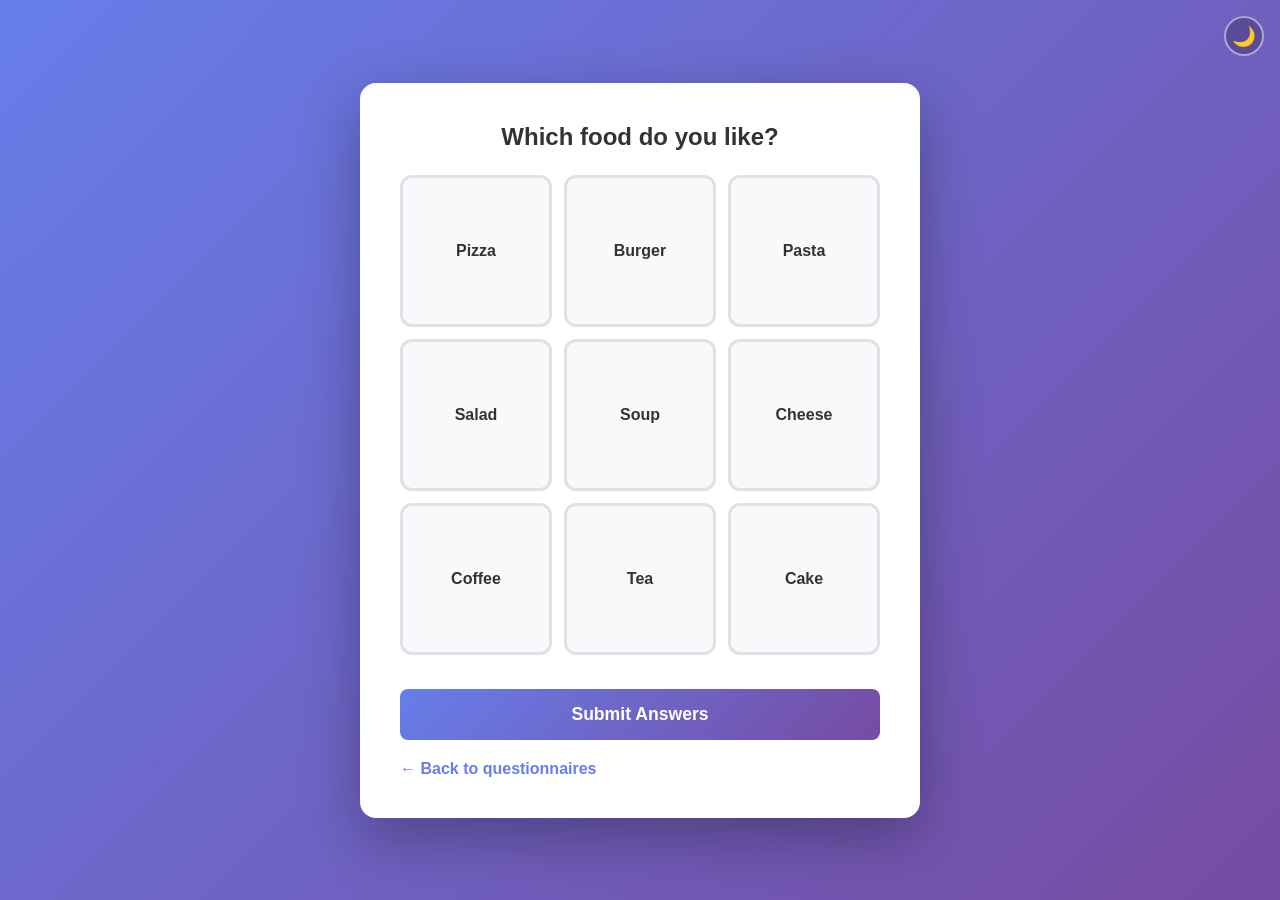
==== bingo.html @ 1688ccfe "bingo added" ====
<!DOCTYPE html>
<html lang="en">
<head>
    <meta charset="UTF-8">
    <meta name="viewport" content="width=device-width, initial-scale=1.0">
    <title>Bingo Questionnaire</title>
    <style>
        * {
            margin: 0;
            padding: 0;
            box-sizing: border-box;
        }

        body {
            font-family: -apple-system, BlinkMacSystemFont, 'Segoe UI', Roboto, Oxygen, Ubuntu, Cantarell, sans-serif;
            background: linear-gradient(135deg, #667eea 0%, #764ba2 100%);
            min-height: 100vh;
            padding: 20px;
            display: flex;
            justify-content: center;
            align-items: center;
        }

        .container {
            background: white;
            border-radius: 16px;
            box-shadow: 0 20px 60px rgba(0, 0, 0, 0.3);
            padding: 40px;
            max-width: 560px;
            width: 100%;
        }

        h1 {
            color: #333;
            margin-bottom: 24px;
            text-align: center;
            font-size: 1.5em;
        }

        .error {
            background: #fee;
            color: #c33;
            padding: 15px;
            border-radius: 8px;
            margin-bottom: 20px;
            border-left: 4px solid #c33;
        }

        .info {
            text-align: center;
            color: #666;
            margin-bottom: 20px;
            font-size: 0.9em;
        }

        .bingo-grid {
            display: grid;
            grid-template-columns: repeat(3, 1fr);
            gap: 12px;
            margin-bottom: 24px;
        }

        .bingo-cell-btn {
            aspect-ratio: 1;
            min-height: 100px;
            display: flex;
            align-items: center;
            justify-content: center;
            border: 3px solid #dee2e6;
            border-radius: 12px;
            background: #f8f9fa;
            cursor: pointer;
            font-size: 1em;
            font-weight: 600;
            color: #333;
            transition: all 0.2s;
            user-select: none;
        }

        .bingo-cell-btn:hover {
            border-color: #667eea;
            background: #f0f4ff;
        }

        .bingo-cell-btn.clicked {
            border-color: #667eea;
            background: linear-gradient(135deg, #667eea 0%, #764ba2 100%);
            color: white;
        }

        .submit-btn {
            background: linear-gradient(135deg, #667eea 0%, #764ba2 100%);
            color: white;
            border: none;
            padding: 15px 40px;
            font-size: 1.1em;
            border-radius: 8px;
            cursor: pointer;
            width: 100%;
            font-weight: 600;
            transition: transform 0.2s, box-shadow 0.2s;
            margin-top: 10px;
        }

        .submit-btn:hover {
            transform: translateY(-2px);
            box-shadow: 0 10px 20px rgba(102, 126, 234, 0.4);
        }

        .submit-btn.compare {
            background: linear-gradient(135deg, #28a745 0%, #20c997 100%);
        }

        .modal-overlay {
            display: none;
            position: fixed;
            top: 0;
            left: 0;
            width: 100%;
            height: 100%;
            background: rgba(0, 0, 0, 0.5);
            z-index: 1000;
            justify-content: center;
            align-items: center;
        }

        .modal-overlay.show {
            display: flex;
        }

        .modal-content {
            background: white;
            border-radius: 16px;
            padding: 30px;
            max-width: 600px;
            width: 90%;
            box-shadow: 0 20px 60px rgba(0, 0, 0, 0.3);
        }

        .modal-header {
            display: flex;
            justify-content: space-between;
            align-items: center;
            margin-bottom: 20px;
        }

        .modal-header h2 {
            margin: 0;
            color: #333;
        }

        .close-btn {
            background: none;
            border: none;
            font-size: 24px;
            cursor: pointer;
            color: #666;
            padding: 0;
            width: 30px;
            height: 30px;
            border-radius: 50%;
        }

        .close-btn:hover {
            background: #f0f0f0;
        }

        .url-container {
            display: flex;
            gap: 10px;
        }

        .url-input {
            flex: 1;
            padding: 12px;
            border: 2px solid #dee2e6;
            border-radius: 8px;
            font-size: 0.9em;
            font-family: monospace;
        }

        .copy-btn {
            background: linear-gradient(135deg, #667eea 0%, #764ba2 100%);
            color: white;
            border: none;
            padding: 12px 24px;
            border-radius: 8px;
            cursor: pointer;
            font-weight: 600;
            white-space: nowrap;
        }

        .copy-btn.copied {
            background: #28a745;
        }

        .back-link {
            display: inline-block;
            margin-top: 20px;
            color: #667eea;
            text-decoration: none;
            font-weight: 600;
        }

        .back-link:hover {
            text-decoration: underline;
        }

        .theme-toggle {
            position: fixed;
            top: 16px;
            right: 16px;
            width: 40px;
            height: 40px;
            border-radius: 50%;
            border: 2px solid rgba(255,255,255,0.5);
            background: rgba(0,0,0,0.2);
            color: #fff;
            font-size: 1.2em;
            cursor: pointer;
            z-index: 999;
            display: flex;
            align-items: center;
            justify-content: center;
            transition: background 0.2s, border-color 0.2s;
        }
        .theme-toggle:hover { background: rgba(0,0,0,0.35); }
        body.night-theme .theme-toggle {
            border-color: rgba(255,255,255,0.3);
            background: rgba(255,255,255,0.15);
            color: #e0e0e0;
        }
        body.night-theme .theme-toggle:hover { background: rgba(255,255,255,0.25); }

        body.night-theme { background: linear-gradient(135deg, #1a1a2e 0%, #16213e 100%); }
        body.night-theme .container { background: #0f0f1a; box-shadow: 0 20px 60px rgba(0,0,0,0.6); }
        body.night-theme h1 { color: #e0e0e0; }
        body.night-theme .info { color: #a0a0a0; }
        body.night-theme .error { background: #3d2020; color: #f88; border-left-color: #c33; }
        body.night-theme .bingo-cell-btn { background: #1a1a2e; border-color: #2a2a4a; color: #e0e0e0; }
        body.night-theme .bingo-cell-btn:hover { background: #1f2b4a; border-color: #667eea; }
        body.night-theme .bingo-cell-btn.clicked { color: white; }
        body.night-theme .modal-content { background: #0f0f1a; }
        body.night-theme .modal-header h2 { color: #e0e0e0; }
        body.night-theme .url-input { background: #1a1a2e; border-color: #2a2a4a; color: #e0e0e0; }
        body.night-theme .back-link { color: #a0c4ff; }
    </style>
</head>
<body>
    <button type="button" class="theme-toggle" id="themeToggle" title="Toggle day/night theme" aria-label="Toggle theme">☀</button>
    <div class="container">
        <h1 id="bingoTitle">Which food do you like?</h1>
        <div id="content"></div>
        <a href="index.html" class="back-link">&larr; Back to questionnaires</a>
    </div>

    <div id="resultModal" class="modal-overlay">
        <div class="modal-content">
            <div class="modal-header">
                <h2>Your Answer URL</h2>
                <button class="close-btn" onclick="closeModal()">&times;</button>
            </div>
            <div class="url-container">
                <input type="text" id="resultUrl" class="url-input" readonly>
                <button class="copy-btn" onclick="copyToClipboard()">Copy URL</button>
            </div>
        </div>
    </div>

    <script src="questions.js"></script>
    <script src="logic.js"></script>
    <script>
        function getURLParameter(name) {
            const urlParams = new URLSearchParams(window.location.search);
            return urlParams.get(name);
        }

        function renderBingo() {
            const contentDiv = document.getElementById('content');
            const questionSetParam = getURLParameter('questions') || 'bingo';
            const questionsSet = questionBank[questionSetParam];

            if (!questionsSet) {
                contentDiv.innerHTML = `
                    <div class="error">
                        <strong>Error:</strong> Question set "${questionSetParam}" not found. Use ?questions=bingo
                    </div>
                `;
                return;
            }

            const title = questionsSet.title || 'Which food do you like?';
            document.getElementById('bingoTitle').textContent = title;

            const previousAnswer = getURLParameter('previousAnswer');
            const count = questionsSet.questions.length;

            let html = '';
            if (previousAnswer) {
                html += '<div class="info" style="background: #e7f3ff; border-left: 4px solid #007bff; padding: 12px; border-radius: 8px; margin-bottom: 20px; color: #004085;">Some user already filled this questionnaire, press compare to see the results.</div>';
            }

            html += '<form id="questionnaire-form">';
            html += '<div style="display:none">';
            questionsSet.questions.forEach((q, index) => {
                html += `<input type="hidden" name="question_${index}" id="q_${index}" value="No">`;
            });
            html += '</div>';
            html += '<div class="bingo-grid">';
            questionsSet.questions.forEach((q, index) => {
                const foodName = q.question;
                html += `
                    <div class="bingo-cell-btn" id="cell_${index}" data-index="${index}" role="button" tabindex="0">
                        ${foodName}
                    </div>
                `;
            });
            html += '</div>';
            if (!previousAnswer) {
                html += '<button type="submit" class="submit-btn">Submit Answers</button>';
            } else {
                html += '<button type="button" class="submit-btn compare" id="compare-btn">Compare Answers</button>';
            }
            html += '</form>';

            contentDiv.innerHTML = html;

            questionsSet.questions.forEach((q, index) => {
                const btn = document.getElementById(`cell_${index}`);
                const input = document.getElementById(`q_${index}`);
                btn.addEventListener('click', function() {
                    const isClicked = input.value === 'Yes';
                    input.value = isClicked ? 'No' : 'Yes';
                    btn.classList.toggle('clicked', input.value === 'Yes');
                });
                btn.addEventListener('keydown', function(e) {
                    if (e.key === 'Enter' || e.key === ' ') {
                        e.preventDefault();
                        btn.click();
                    }
                });
            });

            document.getElementById('questionnaire-form').addEventListener('submit', function(e) {
                e.preventDefault();
                const formData = new FormData(this);
                const answerArray = [];
                questionsSet.questions.forEach((q, index) => {
                    const value = formData.get(`question_${index}`);
                    const optionIndex = q.options.findIndex(opt => opt === value);
                    answerArray.push(optionIndex >= 0 ? optionIndex + 1 : 0);
                });
                const resultNumber = handleAnswers(questionsSet, answerArray);
                const currentUrl = new URL(window.location.href);
                currentUrl.searchParams.set('previousAnswer', resultNumber);
                showModal(currentUrl.toString());
            });

            const compareBtn = document.getElementById('compare-btn');
            if (compareBtn) {
                compareBtn.addEventListener('click', function() {
                    const formData = new FormData(document.getElementById('questionnaire-form'));
                    const answerArray = [];
                    questionsSet.questions.forEach((q, index) => {
                        const value = formData.get(`question_${index}`);
                        const optionIndex = q.options.findIndex(opt => opt === value);
                        answerArray.push(optionIndex >= 0 ? optionIndex + 1 : 0);
                    });
                    const myAnswer = handleAnswers(questionsSet, answerArray);
                    const compareUrl = new URL('compare.html', window.location.href);
                    compareUrl.searchParams.set('questionSet', questionSetParam);
                    compareUrl.searchParams.set('previousAnswer', previousAnswer);
                    compareUrl.searchParams.set('myAnswer', myAnswer);
                    window.location.href = compareUrl.toString();
                });
            }
        }

        function showModal(url) {
            document.getElementById('resultUrl').value = url;
            document.getElementById('resultModal').classList.add('show');
        }

        function closeModal() {
            document.getElementById('resultModal').classList.remove('show');
            const copyBtn = document.querySelector('.copy-btn');
            copyBtn.classList.remove('copied');
            copyBtn.textContent = 'Copy URL';
        }

        function copyToClipboard() {
            const urlInput = document.getElementById('resultUrl');
            urlInput.select();
            urlInput.setSelectionRange(0, 99999);
            try {
                document.execCommand('copy');
            } catch (e) {
                navigator.clipboard.writeText(urlInput.value);
            }
            const copyBtn = document.querySelector('.copy-btn');
            copyBtn.classList.add('copied');
            copyBtn.textContent = 'Copied!';
            setTimeout(() => {
                copyBtn.classList.remove('copied');
                copyBtn.textContent = 'Copy URL';
            }, 2000);
        }

        window.addEventListener('click', function(event) {
            if (event.target.id === 'resultModal') closeModal();
        });

        (function() {
            const STORAGE_KEY = 'questionnaire-theme';
            const btn = document.getElementById('themeToggle');
            function applyTheme(isNight) {
                document.body.classList.toggle('night-theme', isNight);
                btn.textContent = isNight ? '☀' : '🌙';
                btn.title = isNight ? 'Switch to day theme' : 'Switch to night theme';
            }
            btn.addEventListener('click', function() {
                const isNight = document.body.classList.toggle('night-theme');
                try { localStorage.setItem(STORAGE_KEY, isNight ? 'night' : 'day'); } catch (e) {}
                applyTheme(isNight);
            });
            let saved = 'day';
            try { saved = localStorage.getItem(STORAGE_KEY) || 'day'; } catch (e) {}
            applyTheme(saved === 'night');
        })();

        window.addEventListener('DOMContentLoaded', function() {
            runTests();
            renderBingo();
        });
    </script>
</body>
</html>
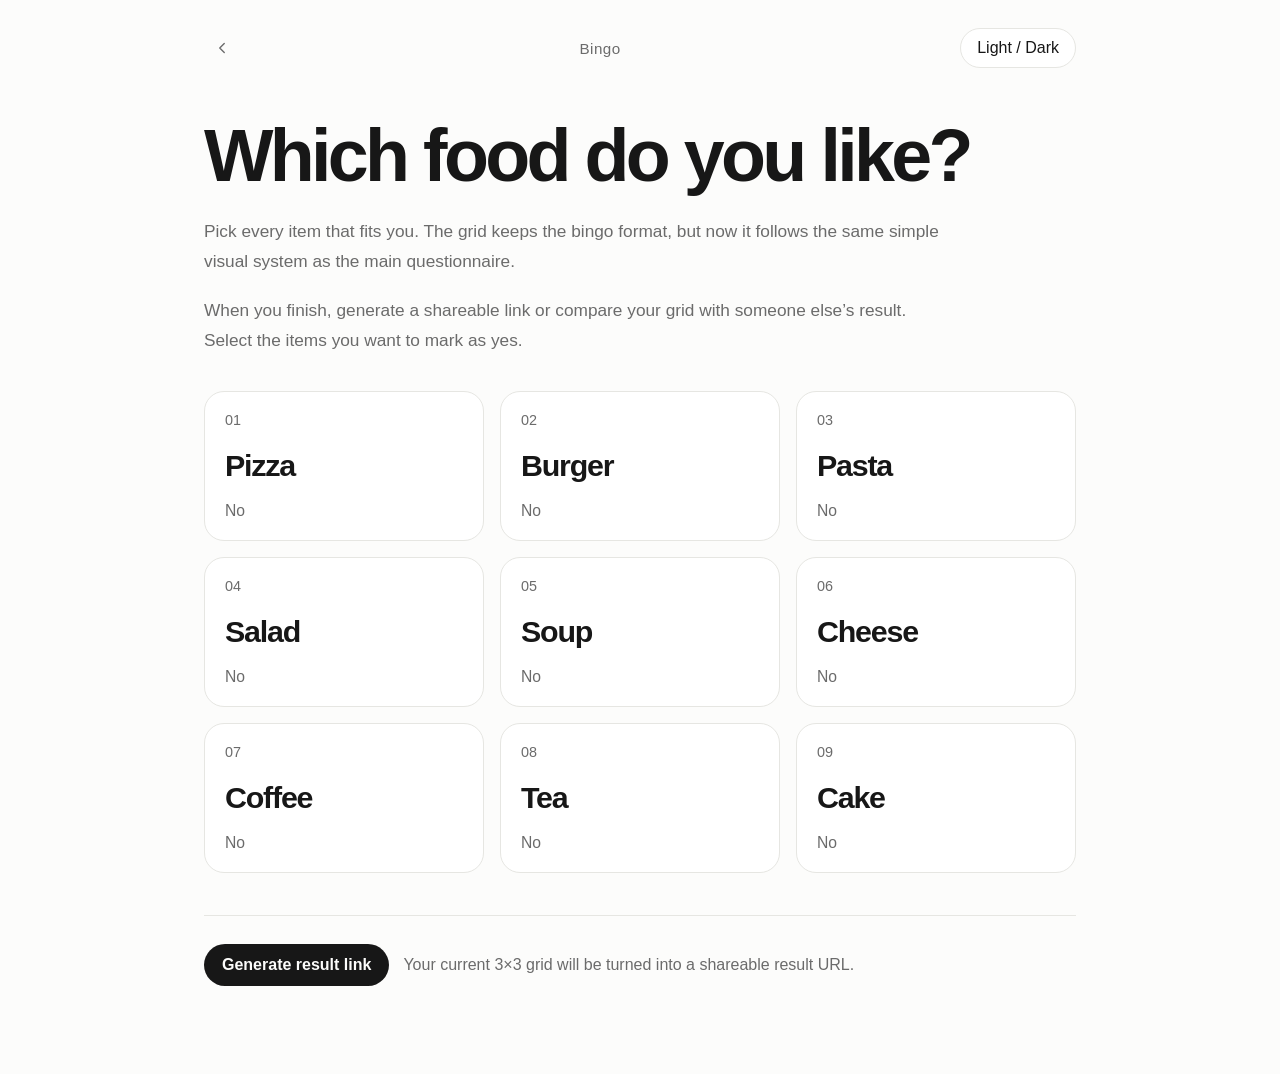
==== commit f01de7f2: "Update UI" ====
--- a/bingo.html
+++ b/bingo.html
@@ -5,6 +5,30 @@
     <meta name="viewport" content="width=device-width, initial-scale=1.0">
     <title>Bingo Questionnaire</title>
     <style>
+        :root {
+            color-scheme: light;
+            --bg: #fcfcfb;
+            --surface: #ffffff;
+            --text: #171717;
+            --muted: #6b6b6b;
+            --line: #e6e6e2;
+            --line-strong: #d4d4cf;
+            --soft: #f5f5f2;
+            --overlay: rgba(12, 12, 12, 0.38);
+        }
+
+        body.dark {
+            color-scheme: dark;
+            --bg: #111111;
+            --surface: #161616;
+            --text: #f5f5f3;
+            --muted: #afafaa;
+            --line: #2b2b2b;
+            --line-strong: #3b3b3b;
+            --soft: #1a1a1a;
+            --overlay: rgba(0, 0, 0, 0.62);
+        }
+
         * {
             margin: 0;
             padding: 0;
@@ -12,114 +36,207 @@
         }
 
         body {
-            font-family: -apple-system, BlinkMacSystemFont, 'Segoe UI', Roboto, Oxygen, Ubuntu, Cantarell, sans-serif;
-            background: linear-gradient(135deg, #667eea 0%, #764ba2 100%);
             min-height: 100vh;
+            background: var(--bg);
+            color: var(--text);
+            font-family: "Helvetica Neue", Arial, sans-serif;
+            transition: background 0.2s ease, color 0.2s ease;
+        }
+
+        button,
+        input {
+            font: inherit;
+        }
+
+        .page {
+            max-width: 920px;
+            margin: 0 auto;
+            padding: 28px 24px 88px;
+        }
+
+        .topbar {
+            display: grid;
+            grid-template-columns: 36px 1fr auto;
+            align-items: center;
+            gap: 16px;
+            margin-bottom: 52px;
+        }
+
+        .brand {
+            font-size: 0.95rem;
+            color: var(--muted);
+            letter-spacing: 0.03em;
+            text-align: center;
+        }
+
+        .theme-toggle,
+        .copy-btn {
+            border: 1px solid var(--line);
+            background: var(--surface);
+            color: var(--text);
+            border-radius: 999px;
+            padding: 10px 16px;
+            cursor: pointer;
+            text-decoration: none;
+        }
+
+        .page-title {
+            font-size: clamp(3rem, 7vw, 4.6rem);
+            line-height: 0.98;
+            letter-spacing: -0.05em;
+            margin-bottom: 24px;
+        }
+
+        .lead,
+        .info {
+            font-size: 1.08rem;
+            line-height: 1.75;
+            color: var(--muted);
+            max-width: 780px;
+        }
+
+        .lead + .lead {
+            margin-top: 18px;
+        }
+
+        .info,
+        .notice,
+        .error {
+            margin-bottom: 24px;
+        }
+
+        .notice,
+        .error {
+            padding: 16px 18px;
+            border-radius: 14px;
+            border: 1px solid var(--line);
+            background: var(--soft);
+            color: var(--text);
+            line-height: 1.65;
+        }
+
+        .error {
+            border-color: #d68d8d;
+        }
+
+        .bingo-grid {
+            display: grid;
+            grid-template-columns: repeat(3, minmax(0, 1fr));
+            gap: 16px;
+            margin-top: 36px;
+        }
+
+        .bingo-cell-btn {
+            min-height: 150px;
+            border: 1px solid var(--line);
+            border-radius: 20px;
+            background: var(--surface);
+            color: var(--text);
+            cursor: pointer;
             padding: 20px;
             display: flex;
-            justify-content: center;
-            align-items: center;
-        }
-
-        .container {
-            background: white;
-            border-radius: 16px;
-            box-shadow: 0 20px 60px rgba(0, 0, 0, 0.3);
-            padding: 40px;
-            max-width: 560px;
-            width: 100%;
-        }
-
-        h1 {
-            color: #333;
-            margin-bottom: 24px;
-            text-align: center;
-            font-size: 1.5em;
-        }
-
-        .error {
-            background: #fee;
-            color: #c33;
-            padding: 15px;
-            border-radius: 8px;
-            margin-bottom: 20px;
-            border-left: 4px solid #c33;
-        }
-
-        .info {
-            text-align: center;
-            color: #666;
-            margin-bottom: 20px;
-            font-size: 0.9em;
-        }
-
-        .bingo-grid {
-            display: grid;
-            grid-template-columns: repeat(3, 1fr);
-            gap: 12px;
-            margin-bottom: 24px;
-        }
-
-        .bingo-cell-btn {
-            aspect-ratio: 1;
-            min-height: 100px;
+            flex-direction: column;
+            align-items: flex-start;
+            justify-content: space-between;
+            text-align: left;
+            transition: border-color 0.2s ease, background 0.2s ease, transform 0.2s ease;
+        }
+
+        .bingo-cell-btn:hover {
+            border-color: var(--line-strong);
+            transform: translateY(-1px);
+        }
+
+        .bingo-cell-btn.clicked {
+            background: var(--soft);
+            border-color: var(--text);
+        }
+
+        .cell-index {
+            font-size: 0.9rem;
+            color: var(--muted);
+        }
+
+        .cell-label {
+            font-size: clamp(1.3rem, 3vw, 1.9rem);
+            line-height: 1.06;
+            letter-spacing: -0.04em;
+            font-weight: 700;
+        }
+
+        .cell-state {
+            color: var(--muted);
+            font-size: 0.98rem;
+        }
+
+        .bingo-cell-btn.clicked .cell-state {
+            color: var(--text);
+        }
+
+        .form-actions {
             display: flex;
             align-items: center;
+            gap: 14px;
+            flex-wrap: wrap;
+            margin-top: 42px;
+            padding-top: 28px;
+            border-top: 1px solid var(--line);
+        }
+
+        .submit-btn {
+            border: none;
+            border-radius: 999px;
+            padding: 12px 18px;
+            cursor: pointer;
+            background: var(--text);
+            color: var(--bg);
+            font-weight: 600;
+        }
+
+        .action-hint {
+            color: var(--muted);
+            line-height: 1.6;
+        }
+
+        .theme-toggle:hover,
+        .copy-btn:hover,
+        .submit-btn:hover {
+            opacity: 0.85;
+        }
+
+        .back-link {
+            display: inline-flex;
+            align-items: center;
             justify-content: center;
-            border: 3px solid #dee2e6;
-            border-radius: 12px;
-            background: #f8f9fa;
-            cursor: pointer;
-            font-size: 1em;
-            font-weight: 600;
-            color: #333;
-            transition: all 0.2s;
-            user-select: none;
-        }
-
-        .bingo-cell-btn:hover {
-            border-color: #667eea;
-            background: #f0f4ff;
-        }
-
-        .bingo-cell-btn.clicked {
-            border-color: #667eea;
-            background: linear-gradient(135deg, #667eea 0%, #764ba2 100%);
-            color: white;
-        }
-
-        .submit-btn {
-            background: linear-gradient(135deg, #667eea 0%, #764ba2 100%);
-            color: white;
-            border: none;
-            padding: 15px 40px;
-            font-size: 1.1em;
-            border-radius: 8px;
-            cursor: pointer;
-            width: 100%;
-            font-weight: 600;
-            transition: transform 0.2s, box-shadow 0.2s;
-            margin-top: 10px;
-        }
-
-        .submit-btn:hover {
-            transform: translateY(-2px);
-            box-shadow: 0 10px 20px rgba(102, 126, 234, 0.4);
-        }
-
-        .submit-btn.compare {
-            background: linear-gradient(135deg, #28a745 0%, #20c997 100%);
+            width: 36px;
+            height: 36px;
+            padding: 0;
+            margin-bottom: 0;
+            border-radius: 999px;
+            color: var(--muted);
+            text-decoration: none;
+            transition: background 0.2s ease, color 0.2s ease;
+            flex-shrink: 0;
+        }
+
+        .back-link:hover {
+            background: var(--soft);
+            color: var(--text);
+        }
+
+        .back-link svg {
+            width: 18px;
+            height: 18px;
+            stroke: currentColor;
         }
 
         .modal-overlay {
             display: none;
             position: fixed;
-            top: 0;
-            left: 0;
-            width: 100%;
-            height: 100%;
-            background: rgba(0, 0, 0, 0.5);
+            inset: 0;
+            background: var(--overlay);
             z-index: 1000;
+            padding: 24px;
             justify-content: center;
             align-items: center;
         }
@@ -129,140 +246,107 @@
         }
 
         .modal-content {
-            background: white;
-            border-radius: 16px;
-            padding: 30px;
-            max-width: 600px;
-            width: 90%;
-            box-shadow: 0 20px 60px rgba(0, 0, 0, 0.3);
+            width: min(720px, 100%);
+            background: var(--surface);
+            border: 1px solid var(--line);
+            border-radius: 20px;
+            padding: 24px;
         }
 
         .modal-header {
             display: flex;
             justify-content: space-between;
             align-items: center;
-            margin-bottom: 20px;
+            gap: 16px;
+            margin-bottom: 18px;
         }
 
         .modal-header h2 {
-            margin: 0;
-            color: #333;
+            font-size: 1.7rem;
+            letter-spacing: -0.03em;
         }
 
         .close-btn {
-            background: none;
             border: none;
-            font-size: 24px;
+            background: transparent;
+            color: var(--muted);
+            font-size: 1.8rem;
             cursor: pointer;
-            color: #666;
-            padding: 0;
-            width: 30px;
-            height: 30px;
-            border-radius: 50%;
-        }
-
-        .close-btn:hover {
-            background: #f0f0f0;
+            line-height: 1;
         }
 
         .url-container {
-            display: flex;
-            gap: 10px;
+            display: grid;
+            gap: 12px;
         }
 
         .url-input {
-            flex: 1;
-            padding: 12px;
-            border: 2px solid #dee2e6;
-            border-radius: 8px;
-            font-size: 0.9em;
-            font-family: monospace;
-        }
-
-        .copy-btn {
-            background: linear-gradient(135deg, #667eea 0%, #764ba2 100%);
-            color: white;
-            border: none;
-            padding: 12px 24px;
-            border-radius: 8px;
-            cursor: pointer;
-            font-weight: 600;
-            white-space: nowrap;
+            width: 100%;
+            padding: 14px 16px;
+            border-radius: 14px;
+            border: 1px solid var(--line);
+            background: var(--soft);
+            color: var(--text);
         }
 
         .copy-btn.copied {
-            background: #28a745;
-        }
-
-        .back-link {
-            display: inline-block;
-            margin-top: 20px;
-            color: #667eea;
-            text-decoration: none;
-            font-weight: 600;
-        }
-
-        .back-link:hover {
-            text-decoration: underline;
-        }
-
-        .theme-toggle {
-            position: fixed;
-            top: 16px;
-            right: 16px;
-            width: 40px;
-            height: 40px;
-            border-radius: 50%;
-            border: 2px solid rgba(255,255,255,0.5);
-            background: rgba(0,0,0,0.2);
-            color: #fff;
-            font-size: 1.2em;
-            cursor: pointer;
-            z-index: 999;
-            display: flex;
-            align-items: center;
-            justify-content: center;
-            transition: background 0.2s, border-color 0.2s;
-        }
-        .theme-toggle:hover { background: rgba(0,0,0,0.35); }
-        body.night-theme .theme-toggle {
-            border-color: rgba(255,255,255,0.3);
-            background: rgba(255,255,255,0.15);
-            color: #e0e0e0;
-        }
-        body.night-theme .theme-toggle:hover { background: rgba(255,255,255,0.25); }
-
-        body.night-theme { background: linear-gradient(135deg, #1a1a2e 0%, #16213e 100%); }
-        body.night-theme .container { background: #0f0f1a; box-shadow: 0 20px 60px rgba(0,0,0,0.6); }
-        body.night-theme h1 { color: #e0e0e0; }
-        body.night-theme .info { color: #a0a0a0; }
-        body.night-theme .error { background: #3d2020; color: #f88; border-left-color: #c33; }
-        body.night-theme .bingo-cell-btn { background: #1a1a2e; border-color: #2a2a4a; color: #e0e0e0; }
-        body.night-theme .bingo-cell-btn:hover { background: #1f2b4a; border-color: #667eea; }
-        body.night-theme .bingo-cell-btn.clicked { color: white; }
-        body.night-theme .modal-content { background: #0f0f1a; }
-        body.night-theme .modal-header h2 { color: #e0e0e0; }
-        body.night-theme .url-input { background: #1a1a2e; border-color: #2a2a4a; color: #e0e0e0; }
-        body.night-theme .back-link { color: #a0c4ff; }
+            background: var(--text);
+            color: var(--bg);
+            border-color: var(--text);
+        }
+
+        @media (max-width: 720px) {
+            .page {
+                padding: 20px 18px 72px;
+            }
+
+            .form-actions,
+            .modal-header {
+                flex-direction: column;
+                align-items: flex-start;
+            }
+
+            .topbar {
+                grid-template-columns: 36px 1fr auto;
+                margin-bottom: 36px;
+            }
+
+            .bingo-grid {
+                grid-template-columns: 1fr;
+            }
+
+            .bingo-cell-btn {
+                min-height: 120px;
+            }
+        }
     </style>
 </head>
 <body>
-    <button type="button" class="theme-toggle" id="themeToggle" title="Toggle day/night theme" aria-label="Toggle theme">☀</button>
-    <div class="container">
-        <h1 id="bingoTitle">Which food do you like?</h1>
+    <div class="page">
+        <div class="topbar">
+            <a href="index.html" class="back-link" aria-label="Back to questionnaires" title="Back to questionnaires">
+                <svg viewBox="0 0 24 24" fill="none" aria-hidden="true">
+                    <path d="M15 18L9 12L15 6" stroke-width="1.8" stroke-linecap="round" stroke-linejoin="round"></path>
+                </svg>
+            </a>
+            <div class="brand">Bingo</div>
+            <button id="themeToggle" class="theme-toggle" type="button">Light / Dark</button>
+        </div>
+        <h1 id="bingoTitle" class="page-title">Which food do you like?</h1>
+        <p class="lead">Pick every item that fits you. The grid keeps the bingo format, but now it follows the same simple visual system as the main questionnaire.</p>
+        <p class="lead">When you finish, generate a shareable link or compare your grid with someone else’s result.</p>
         <div id="content"></div>
-        <a href="index.html" class="back-link">&larr; Back to questionnaires</a>
     </div>
 
     <div id="resultModal" class="modal-overlay">
         <div class="modal-content">
             <div class="modal-header">
-                <h2>Your Answer URL</h2>
-                <button class="close-btn" onclick="closeModal()">&times;</button>
+                <h2>Your answer link</h2>
+                <button class="close-btn" type="button" onclick="closeModal()">&times;</button>
             </div>
             <div class="url-container">
                 <input type="text" id="resultUrl" class="url-input" readonly>
-                <button class="copy-btn" onclick="copyToClipboard()">Copy URL</button>
+                <button class="copy-btn" type="button" onclick="copyToClipboard()">Copy link</button>
             </div>
         </div>
     </div>
@@ -273,6 +357,37 @@
         function getURLParameter(name) {
             const urlParams = new URLSearchParams(window.location.search);
             return urlParams.get(name);
+        }
+
+        function getThemePreference() {
+            const savedTheme = localStorage.getItem('theme');
+            if (savedTheme === 'dark' || savedTheme === 'light') {
+                return savedTheme;
+            }
+
+            return window.matchMedia('(prefers-color-scheme: dark)').matches ? 'dark' : 'light';
+        }
+
+        function applyTheme(theme) {
+            document.body.classList.toggle('dark', theme === 'dark');
+            localStorage.setItem('theme', theme);
+        }
+
+        function toggleTheme() {
+            applyTheme(document.body.classList.contains('dark') ? 'light' : 'dark');
+        }
+
+        function buildAnswerNumber(questionsSet, formElement) {
+            const formData = new FormData(formElement);
+            const answerArray = [];
+
+            questionsSet.questions.forEach((q, index) => {
+                const value = formData.get(`question_${index}`);
+                const optionIndex = q.options.findIndex(opt => opt === value);
+                answerArray.push(optionIndex >= 0 ? optionIndex + 1 : 0);
+            });
+
+            return handleAnswers(questionsSet, answerArray);
         }
 
         function renderBingo() {
@@ -289,15 +404,19 @@
                 return;
             }
 
-            const title = questionsSet.title || 'Which food do you like?';
-            document.getElementById('bingoTitle').textContent = title;
+            document.getElementById('bingoTitle').textContent = questionsSet.title || 'Which food do you like?';
 
             const previousAnswer = getURLParameter('previousAnswer');
-            const count = questionsSet.questions.length;
-
             let html = '';
+
             if (previousAnswer) {
-                html += '<div class="info" style="background: #e7f3ff; border-left: 4px solid #007bff; padding: 12px; border-radius: 8px; margin-bottom: 20px; color: #004085;">Some user already filled this questionnaire, press compare to see the results.</div>';
+                html += `
+                    <div class="notice">
+                        Someone already filled this bingo questionnaire. Select your own grid, then press compare to see the result.
+                    </div>
+                `;
+            } else {
+                html += '<div class="info">Select the items you want to mark as yes.</div>';
             }
 
             html += '<form id="questionnaire-form">';
@@ -306,21 +425,28 @@
                 html += `<input type="hidden" name="question_${index}" id="q_${index}" value="No">`;
             });
             html += '</div>';
+
             html += '<div class="bingo-grid">';
             questionsSet.questions.forEach((q, index) => {
-                const foodName = q.question;
                 html += `
-                    <div class="bingo-cell-btn" id="cell_${index}" data-index="${index}" role="button" tabindex="0">
-                        ${foodName}
-                    </div>
+                    <button type="button" class="bingo-cell-btn" id="cell_${index}" data-index="${index}" aria-pressed="false">
+                        <span class="cell-index">${String(index + 1).padStart(2, '0')}</span>
+                        <span class="cell-label">${q.question}</span>
+                        <span class="cell-state">No</span>
+                    </button>
                 `;
             });
             html += '</div>';
+
+            html += '<div class="form-actions">';
             if (!previousAnswer) {
-                html += '<button type="submit" class="submit-btn">Submit Answers</button>';
+                html += '<button type="submit" class="submit-btn">Generate result link</button>';
+                html += '<div class="action-hint">Your current 3×3 grid will be turned into a shareable result URL.</div>';
             } else {
-                html += '<button type="button" class="submit-btn compare" id="compare-btn">Compare Answers</button>';
-            }
+                html += '<button type="button" class="submit-btn" id="compare-btn">Compare answers</button>';
+                html += '<div class="action-hint">Your selected grid will be compared with the saved result on the next page.</div>';
+            }
+            html += '</div>';
             html += '</form>';
 
             contentDiv.innerHTML = html;
@@ -328,29 +454,21 @@
             questionsSet.questions.forEach((q, index) => {
                 const btn = document.getElementById(`cell_${index}`);
                 const input = document.getElementById(`q_${index}`);
+                const state = btn.querySelector('.cell-state');
+
                 btn.addEventListener('click', function() {
-                    const isClicked = input.value === 'Yes';
-                    input.value = isClicked ? 'No' : 'Yes';
-                    btn.classList.toggle('clicked', input.value === 'Yes');
-                });
-                btn.addEventListener('keydown', function(e) {
-                    if (e.key === 'Enter' || e.key === ' ') {
-                        e.preventDefault();
-                        btn.click();
-                    }
+                    const isActive = input.value === 'Yes';
+                    input.value = isActive ? 'No' : 'Yes';
+                    const selected = input.value === 'Yes';
+                    btn.classList.toggle('clicked', selected);
+                    btn.setAttribute('aria-pressed', String(selected));
+                    state.textContent = selected ? 'Yes' : 'No';
                 });
             });
 
             document.getElementById('questionnaire-form').addEventListener('submit', function(e) {
                 e.preventDefault();
-                const formData = new FormData(this);
-                const answerArray = [];
-                questionsSet.questions.forEach((q, index) => {
-                    const value = formData.get(`question_${index}`);
-                    const optionIndex = q.options.findIndex(opt => opt === value);
-                    answerArray.push(optionIndex >= 0 ? optionIndex + 1 : 0);
-                });
-                const resultNumber = handleAnswers(questionsSet, answerArray);
+                const resultNumber = buildAnswerNumber(questionsSet, this);
                 const currentUrl = new URL(window.location.href);
                 currentUrl.searchParams.set('previousAnswer', resultNumber);
                 showModal(currentUrl.toString());
@@ -359,14 +477,7 @@
             const compareBtn = document.getElementById('compare-btn');
             if (compareBtn) {
                 compareBtn.addEventListener('click', function() {
-                    const formData = new FormData(document.getElementById('questionnaire-form'));
-                    const answerArray = [];
-                    questionsSet.questions.forEach((q, index) => {
-                        const value = formData.get(`question_${index}`);
-                        const optionIndex = q.options.findIndex(opt => opt === value);
-                        answerArray.push(optionIndex >= 0 ? optionIndex + 1 : 0);
-                    });
-                    const myAnswer = handleAnswers(questionsSet, answerArray);
+                    const myAnswer = buildAnswerNumber(questionsSet, document.getElementById('questionnaire-form'));
                     const compareUrl = new URL('compare.html', window.location.href);
                     compareUrl.searchParams.set('questionSet', questionSetParam);
                     compareUrl.searchParams.set('previousAnswer', previousAnswer);
@@ -385,50 +496,36 @@
             document.getElementById('resultModal').classList.remove('show');
             const copyBtn = document.querySelector('.copy-btn');
             copyBtn.classList.remove('copied');
-            copyBtn.textContent = 'Copy URL';
+            copyBtn.textContent = 'Copy link';
         }
 
         function copyToClipboard() {
             const urlInput = document.getElementById('resultUrl');
-            urlInput.select();
-            urlInput.setSelectionRange(0, 99999);
-            try {
+
+            navigator.clipboard.writeText(urlInput.value).then(() => {
+                const copyBtn = document.querySelector('.copy-btn');
+                copyBtn.classList.add('copied');
+                copyBtn.textContent = 'Copied';
+
+                setTimeout(() => {
+                    copyBtn.classList.remove('copied');
+                    copyBtn.textContent = 'Copy link';
+                }, 2000);
+            }).catch(() => {
+                urlInput.select();
                 document.execCommand('copy');
-            } catch (e) {
-                navigator.clipboard.writeText(urlInput.value);
-            }
-            const copyBtn = document.querySelector('.copy-btn');
-            copyBtn.classList.add('copied');
-            copyBtn.textContent = 'Copied!';
-            setTimeout(() => {
-                copyBtn.classList.remove('copied');
-                copyBtn.textContent = 'Copy URL';
-            }, 2000);
+            });
         }
 
         window.addEventListener('click', function(event) {
-            if (event.target.id === 'resultModal') closeModal();
+            if (event.target.id === 'resultModal') {
+                closeModal();
+            }
         });
 
-        (function() {
-            const STORAGE_KEY = 'questionnaire-theme';
-            const btn = document.getElementById('themeToggle');
-            function applyTheme(isNight) {
-                document.body.classList.toggle('night-theme', isNight);
-                btn.textContent = isNight ? '☀' : '🌙';
-                btn.title = isNight ? 'Switch to day theme' : 'Switch to night theme';
-            }
-            btn.addEventListener('click', function() {
-                const isNight = document.body.classList.toggle('night-theme');
-                try { localStorage.setItem(STORAGE_KEY, isNight ? 'night' : 'day'); } catch (e) {}
-                applyTheme(isNight);
-            });
-            let saved = 'day';
-            try { saved = localStorage.getItem(STORAGE_KEY) || 'day'; } catch (e) {}
-            applyTheme(saved === 'night');
-        })();
-
         window.addEventListener('DOMContentLoaded', function() {
+            applyTheme(getThemePreference());
+            document.getElementById('themeToggle').addEventListener('click', toggleTheme);
             runTests();
             renderBingo();
         });
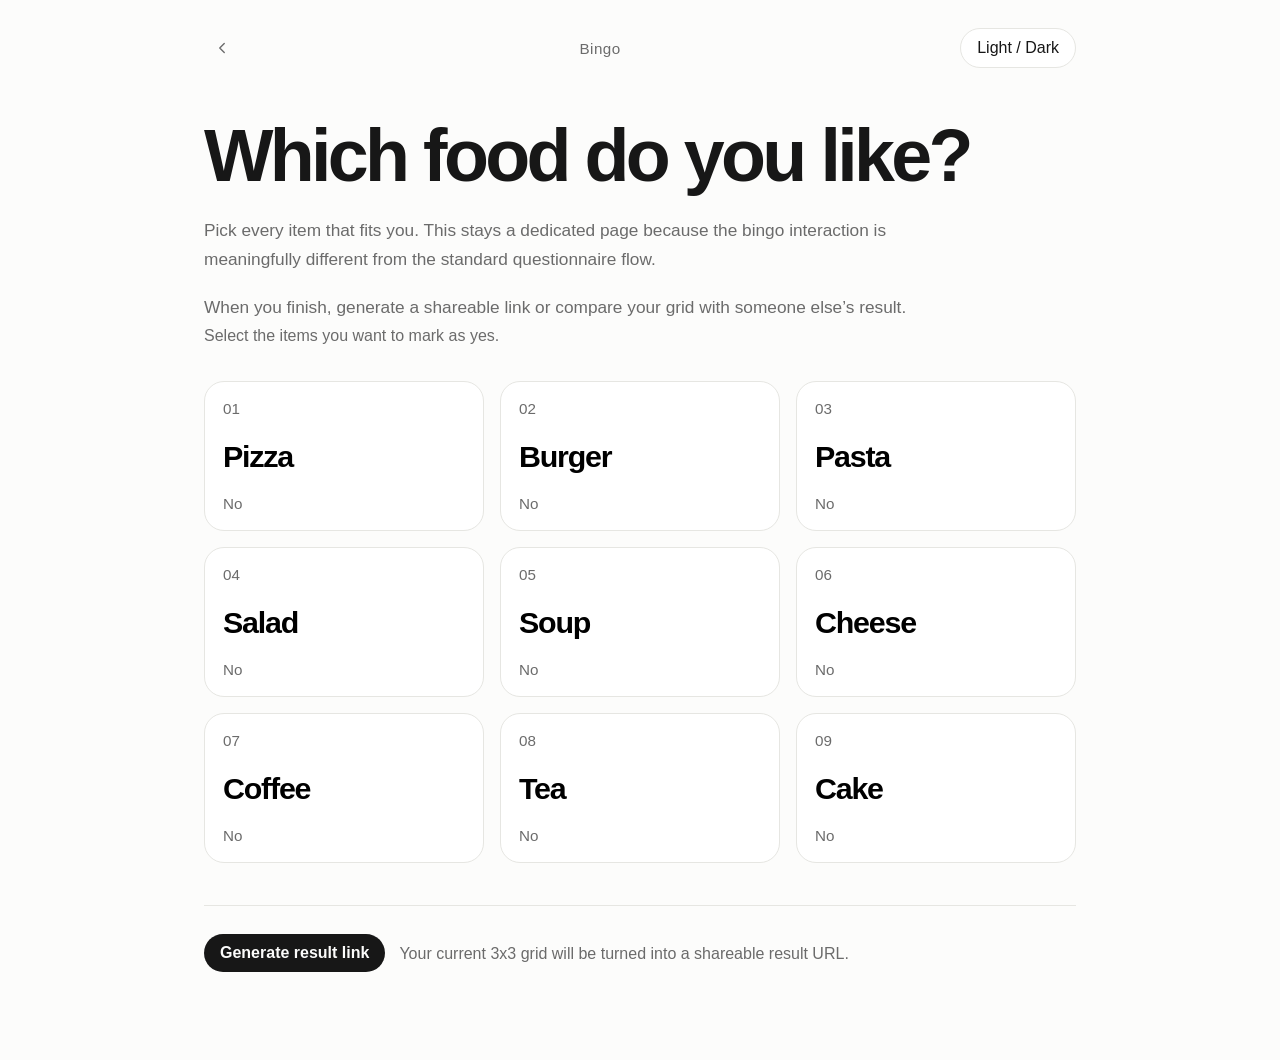
==== commit 16c0cb7c: "Refactor the project structure. Delete 'Clear' button from UI." ====
--- a/bingo.html
+++ b/bingo.html
@@ -4,326 +4,24 @@
     <meta charset="UTF-8">
     <meta name="viewport" content="width=device-width, initial-scale=1.0">
     <title>Bingo Questionnaire</title>
-    <style>
-        :root {
-            color-scheme: light;
-            --bg: #fcfcfb;
-            --surface: #ffffff;
-            --text: #171717;
-            --muted: #6b6b6b;
-            --line: #e6e6e2;
-            --line-strong: #d4d4cf;
-            --soft: #f5f5f2;
-            --overlay: rgba(12, 12, 12, 0.38);
-        }
-
-        body.dark {
-            color-scheme: dark;
-            --bg: #111111;
-            --surface: #161616;
-            --text: #f5f5f3;
-            --muted: #afafaa;
-            --line: #2b2b2b;
-            --line-strong: #3b3b3b;
-            --soft: #1a1a1a;
-            --overlay: rgba(0, 0, 0, 0.62);
-        }
-
-        * {
-            margin: 0;
-            padding: 0;
-            box-sizing: border-box;
-        }
-
-        body {
-            min-height: 100vh;
-            background: var(--bg);
-            color: var(--text);
-            font-family: "Helvetica Neue", Arial, sans-serif;
-            transition: background 0.2s ease, color 0.2s ease;
-        }
-
-        button,
-        input {
-            font: inherit;
-        }
-
-        .page {
-            max-width: 920px;
-            margin: 0 auto;
-            padding: 28px 24px 88px;
-        }
-
-        .topbar {
-            display: grid;
-            grid-template-columns: 36px 1fr auto;
-            align-items: center;
-            gap: 16px;
-            margin-bottom: 52px;
-        }
-
-        .brand {
-            font-size: 0.95rem;
-            color: var(--muted);
-            letter-spacing: 0.03em;
-            text-align: center;
-        }
-
-        .theme-toggle,
-        .copy-btn {
-            border: 1px solid var(--line);
-            background: var(--surface);
-            color: var(--text);
-            border-radius: 999px;
-            padding: 10px 16px;
-            cursor: pointer;
-            text-decoration: none;
-        }
-
-        .page-title {
-            font-size: clamp(3rem, 7vw, 4.6rem);
-            line-height: 0.98;
-            letter-spacing: -0.05em;
-            margin-bottom: 24px;
-        }
-
-        .lead,
-        .info {
-            font-size: 1.08rem;
-            line-height: 1.75;
-            color: var(--muted);
-            max-width: 780px;
-        }
-
-        .lead + .lead {
-            margin-top: 18px;
-        }
-
-        .info,
-        .notice,
-        .error {
-            margin-bottom: 24px;
-        }
-
-        .notice,
-        .error {
-            padding: 16px 18px;
-            border-radius: 14px;
-            border: 1px solid var(--line);
-            background: var(--soft);
-            color: var(--text);
-            line-height: 1.65;
-        }
-
-        .error {
-            border-color: #d68d8d;
-        }
-
-        .bingo-grid {
-            display: grid;
-            grid-template-columns: repeat(3, minmax(0, 1fr));
-            gap: 16px;
-            margin-top: 36px;
-        }
-
-        .bingo-cell-btn {
-            min-height: 150px;
-            border: 1px solid var(--line);
-            border-radius: 20px;
-            background: var(--surface);
-            color: var(--text);
-            cursor: pointer;
-            padding: 20px;
-            display: flex;
-            flex-direction: column;
-            align-items: flex-start;
-            justify-content: space-between;
-            text-align: left;
-            transition: border-color 0.2s ease, background 0.2s ease, transform 0.2s ease;
-        }
-
-        .bingo-cell-btn:hover {
-            border-color: var(--line-strong);
-            transform: translateY(-1px);
-        }
-
-        .bingo-cell-btn.clicked {
-            background: var(--soft);
-            border-color: var(--text);
-        }
-
-        .cell-index {
-            font-size: 0.9rem;
-            color: var(--muted);
-        }
-
-        .cell-label {
-            font-size: clamp(1.3rem, 3vw, 1.9rem);
-            line-height: 1.06;
-            letter-spacing: -0.04em;
-            font-weight: 700;
-        }
-
-        .cell-state {
-            color: var(--muted);
-            font-size: 0.98rem;
-        }
-
-        .bingo-cell-btn.clicked .cell-state {
-            color: var(--text);
-        }
-
-        .form-actions {
-            display: flex;
-            align-items: center;
-            gap: 14px;
-            flex-wrap: wrap;
-            margin-top: 42px;
-            padding-top: 28px;
-            border-top: 1px solid var(--line);
-        }
-
-        .submit-btn {
-            border: none;
-            border-radius: 999px;
-            padding: 12px 18px;
-            cursor: pointer;
-            background: var(--text);
-            color: var(--bg);
-            font-weight: 600;
-        }
-
-        .action-hint {
-            color: var(--muted);
-            line-height: 1.6;
-        }
-
-        .theme-toggle:hover,
-        .copy-btn:hover,
-        .submit-btn:hover {
-            opacity: 0.85;
-        }
-
-        .back-link {
-            display: inline-flex;
-            align-items: center;
-            justify-content: center;
-            width: 36px;
-            height: 36px;
-            padding: 0;
-            margin-bottom: 0;
-            border-radius: 999px;
-            color: var(--muted);
-            text-decoration: none;
-            transition: background 0.2s ease, color 0.2s ease;
-            flex-shrink: 0;
-        }
-
-        .back-link:hover {
-            background: var(--soft);
-            color: var(--text);
-        }
-
-        .back-link svg {
-            width: 18px;
-            height: 18px;
-            stroke: currentColor;
-        }
-
-        .modal-overlay {
-            display: none;
-            position: fixed;
-            inset: 0;
-            background: var(--overlay);
-            z-index: 1000;
-            padding: 24px;
-            justify-content: center;
-            align-items: center;
-        }
-
-        .modal-overlay.show {
-            display: flex;
-        }
-
-        .modal-content {
-            width: min(720px, 100%);
-            background: var(--surface);
-            border: 1px solid var(--line);
-            border-radius: 20px;
-            padding: 24px;
-        }
-
-        .modal-header {
-            display: flex;
-            justify-content: space-between;
-            align-items: center;
-            gap: 16px;
-            margin-bottom: 18px;
-        }
-
-        .modal-header h2 {
-            font-size: 1.7rem;
-            letter-spacing: -0.03em;
-        }
-
-        .close-btn {
-            border: none;
-            background: transparent;
-            color: var(--muted);
-            font-size: 1.8rem;
-            cursor: pointer;
-            line-height: 1;
-        }
-
-        .url-container {
-            display: grid;
-            gap: 12px;
-        }
-
-        .url-input {
-            width: 100%;
-            padding: 14px 16px;
-            border-radius: 14px;
-            border: 1px solid var(--line);
-            background: var(--soft);
-            color: var(--text);
-        }
-
-        .copy-btn.copied {
-            background: var(--text);
-            color: var(--bg);
-            border-color: var(--text);
-        }
-
-        @media (max-width: 720px) {
-            .page {
-                padding: 20px 18px 72px;
+    <script>
+        (function() {
+            try {
+                const savedTheme = localStorage.getItem("theme");
+                const theme = savedTheme === "dark" || savedTheme === "light"
+                    ? savedTheme
+                    : (window.matchMedia("(prefers-color-scheme: dark)").matches ? "dark" : "light");
+                document.documentElement.classList.toggle("dark", theme === "dark");
+            } catch (error) {
+                document.documentElement.classList.toggle("dark", window.matchMedia("(prefers-color-scheme: dark)").matches);
             }
-
-            .form-actions,
-            .modal-header {
-                flex-direction: column;
-                align-items: flex-start;
-            }
-
-            .topbar {
-                grid-template-columns: 36px 1fr auto;
-                margin-bottom: 36px;
-            }
-
-            .bingo-grid {
-                grid-template-columns: 1fr;
-            }
-
-            .bingo-cell-btn {
-                min-height: 120px;
-            }
-        }
-    </style>
+        }());
+    </script>
+    <link rel="stylesheet" href="assets/css/main.css">
 </head>
 <body>
     <div class="page">
-        <div class="topbar">
+        <div class="topbar inside">
             <a href="index.html" class="back-link" aria-label="Back to questionnaires" title="Back to questionnaires">
                 <svg viewBox="0 0 24 24" fill="none" aria-hidden="true">
                     <path d="M15 18L9 12L15 6" stroke-width="1.8" stroke-linecap="round" stroke-linejoin="round"></path>
@@ -332,8 +30,9 @@
             <div class="brand">Bingo</div>
             <button id="themeToggle" class="theme-toggle" type="button">Light / Dark</button>
         </div>
+
         <h1 id="bingoTitle" class="page-title">Which food do you like?</h1>
-        <p class="lead">Pick every item that fits you. The grid keeps the bingo format, but now it follows the same simple visual system as the main questionnaire.</p>
+        <p class="lead">Pick every item that fits you. This stays a dedicated page because the bingo interaction is meaningfully different from the standard questionnaire flow.</p>
         <p class="lead">When you finish, generate a shareable link or compare your grid with someone else’s result.</p>
         <div id="content"></div>
     </div>
@@ -351,184 +50,9 @@
         </div>
     </div>
 
-    <script src="questions.js"></script>
+    <script src="data/question-bank.js"></script>
     <script src="logic.js"></script>
-    <script>
-        function getURLParameter(name) {
-            const urlParams = new URLSearchParams(window.location.search);
-            return urlParams.get(name);
-        }
-
-        function getThemePreference() {
-            const savedTheme = localStorage.getItem('theme');
-            if (savedTheme === 'dark' || savedTheme === 'light') {
-                return savedTheme;
-            }
-
-            return window.matchMedia('(prefers-color-scheme: dark)').matches ? 'dark' : 'light';
-        }
-
-        function applyTheme(theme) {
-            document.body.classList.toggle('dark', theme === 'dark');
-            localStorage.setItem('theme', theme);
-        }
-
-        function toggleTheme() {
-            applyTheme(document.body.classList.contains('dark') ? 'light' : 'dark');
-        }
-
-        function buildAnswerNumber(questionsSet, formElement) {
-            const formData = new FormData(formElement);
-            const answerArray = [];
-
-            questionsSet.questions.forEach((q, index) => {
-                const value = formData.get(`question_${index}`);
-                const optionIndex = q.options.findIndex(opt => opt === value);
-                answerArray.push(optionIndex >= 0 ? optionIndex + 1 : 0);
-            });
-
-            return handleAnswers(questionsSet, answerArray);
-        }
-
-        function renderBingo() {
-            const contentDiv = document.getElementById('content');
-            const questionSetParam = getURLParameter('questions') || 'bingo';
-            const questionsSet = questionBank[questionSetParam];
-
-            if (!questionsSet) {
-                contentDiv.innerHTML = `
-                    <div class="error">
-                        <strong>Error:</strong> Question set "${questionSetParam}" not found. Use ?questions=bingo
-                    </div>
-                `;
-                return;
-            }
-
-            document.getElementById('bingoTitle').textContent = questionsSet.title || 'Which food do you like?';
-
-            const previousAnswer = getURLParameter('previousAnswer');
-            let html = '';
-
-            if (previousAnswer) {
-                html += `
-                    <div class="notice">
-                        Someone already filled this bingo questionnaire. Select your own grid, then press compare to see the result.
-                    </div>
-                `;
-            } else {
-                html += '<div class="info">Select the items you want to mark as yes.</div>';
-            }
-
-            html += '<form id="questionnaire-form">';
-            html += '<div style="display:none">';
-            questionsSet.questions.forEach((q, index) => {
-                html += `<input type="hidden" name="question_${index}" id="q_${index}" value="No">`;
-            });
-            html += '</div>';
-
-            html += '<div class="bingo-grid">';
-            questionsSet.questions.forEach((q, index) => {
-                html += `
-                    <button type="button" class="bingo-cell-btn" id="cell_${index}" data-index="${index}" aria-pressed="false">
-                        <span class="cell-index">${String(index + 1).padStart(2, '0')}</span>
-                        <span class="cell-label">${q.question}</span>
-                        <span class="cell-state">No</span>
-                    </button>
-                `;
-            });
-            html += '</div>';
-
-            html += '<div class="form-actions">';
-            if (!previousAnswer) {
-                html += '<button type="submit" class="submit-btn">Generate result link</button>';
-                html += '<div class="action-hint">Your current 3×3 grid will be turned into a shareable result URL.</div>';
-            } else {
-                html += '<button type="button" class="submit-btn" id="compare-btn">Compare answers</button>';
-                html += '<div class="action-hint">Your selected grid will be compared with the saved result on the next page.</div>';
-            }
-            html += '</div>';
-            html += '</form>';
-
-            contentDiv.innerHTML = html;
-
-            questionsSet.questions.forEach((q, index) => {
-                const btn = document.getElementById(`cell_${index}`);
-                const input = document.getElementById(`q_${index}`);
-                const state = btn.querySelector('.cell-state');
-
-                btn.addEventListener('click', function() {
-                    const isActive = input.value === 'Yes';
-                    input.value = isActive ? 'No' : 'Yes';
-                    const selected = input.value === 'Yes';
-                    btn.classList.toggle('clicked', selected);
-                    btn.setAttribute('aria-pressed', String(selected));
-                    state.textContent = selected ? 'Yes' : 'No';
-                });
-            });
-
-            document.getElementById('questionnaire-form').addEventListener('submit', function(e) {
-                e.preventDefault();
-                const resultNumber = buildAnswerNumber(questionsSet, this);
-                const currentUrl = new URL(window.location.href);
-                currentUrl.searchParams.set('previousAnswer', resultNumber);
-                showModal(currentUrl.toString());
-            });
-
-            const compareBtn = document.getElementById('compare-btn');
-            if (compareBtn) {
-                compareBtn.addEventListener('click', function() {
-                    const myAnswer = buildAnswerNumber(questionsSet, document.getElementById('questionnaire-form'));
-                    const compareUrl = new URL('compare.html', window.location.href);
-                    compareUrl.searchParams.set('questionSet', questionSetParam);
-                    compareUrl.searchParams.set('previousAnswer', previousAnswer);
-                    compareUrl.searchParams.set('myAnswer', myAnswer);
-                    window.location.href = compareUrl.toString();
-                });
-            }
-        }
-
-        function showModal(url) {
-            document.getElementById('resultUrl').value = url;
-            document.getElementById('resultModal').classList.add('show');
-        }
-
-        function closeModal() {
-            document.getElementById('resultModal').classList.remove('show');
-            const copyBtn = document.querySelector('.copy-btn');
-            copyBtn.classList.remove('copied');
-            copyBtn.textContent = 'Copy link';
-        }
-
-        function copyToClipboard() {
-            const urlInput = document.getElementById('resultUrl');
-
-            navigator.clipboard.writeText(urlInput.value).then(() => {
-                const copyBtn = document.querySelector('.copy-btn');
-                copyBtn.classList.add('copied');
-                copyBtn.textContent = 'Copied';
-
-                setTimeout(() => {
-                    copyBtn.classList.remove('copied');
-                    copyBtn.textContent = 'Copy link';
-                }, 2000);
-            }).catch(() => {
-                urlInput.select();
-                document.execCommand('copy');
-            });
-        }
-
-        window.addEventListener('click', function(event) {
-            if (event.target.id === 'resultModal') {
-                closeModal();
-            }
-        });
-
-        window.addEventListener('DOMContentLoaded', function() {
-            applyTheme(getThemePreference());
-            document.getElementById('themeToggle').addEventListener('click', toggleTheme);
-            runTests();
-            renderBingo();
-        });
-    </script>
+    <script src="assets/js/shared.js"></script>
+    <script src="assets/js/bingo-page.js"></script>
 </body>
 </html>
--- a/assets/css/main.css
+++ b/assets/css/main.css
@@ -0,0 +1,525 @@
+:root {
+    color-scheme: light;
+    --bg: #fcfcfb;
+    --surface: #ffffff;
+    --text: #171717;
+    --muted: #6b6b6b;
+    --line: #e6e6e2;
+    --line-strong: #d4d4cf;
+    --soft: #f5f5f2;
+    --match: #f1f1ee;
+    --overlay: rgba(12, 12, 12, 0.38);
+    --error: #d68d8d;
+}
+
+html.dark {
+    color-scheme: dark;
+    --bg: #111111;
+    --surface: #161616;
+    --text: #f5f5f3;
+    --muted: #afafaa;
+    --line: #2b2b2b;
+    --line-strong: #3b3b3b;
+    --soft: #1a1a1a;
+    --match: #202020;
+    --overlay: rgba(0, 0, 0, 0.62);
+}
+
+html {
+    background: var(--bg);
+}
+
+* {
+    box-sizing: border-box;
+    margin: 0;
+    padding: 0;
+}
+
+body {
+    min-height: 100vh;
+    background: var(--bg);
+    color: var(--text);
+    font-family: "Helvetica Neue", Arial, sans-serif;
+    transition: background 0.2s ease, color 0.2s ease;
+}
+
+a,
+button,
+input {
+    font: inherit;
+}
+
+button {
+    cursor: pointer;
+}
+
+.page {
+    max-width: 920px;
+    margin: 0 auto;
+    padding: 28px 24px 88px;
+}
+
+.topbar {
+    display: flex;
+    align-items: center;
+    justify-content: space-between;
+    gap: 16px;
+    margin-bottom: 52px;
+}
+
+.topbar.inside {
+    display: grid;
+    grid-template-columns: 36px 1fr auto;
+    align-items: center;
+}
+
+.brand {
+    font-size: 0.95rem;
+    color: var(--muted);
+    letter-spacing: 0.03em;
+}
+
+.topbar.inside .brand {
+    text-align: center;
+}
+
+.page-title {
+    font-size: clamp(3rem, 7vw, 4.6rem);
+    line-height: 0.98;
+    letter-spacing: -0.05em;
+    margin-bottom: 24px;
+}
+
+.lead,
+.info,
+.selection-title,
+.summary-text,
+.answer-label,
+.empty-state,
+.error,
+.notice,
+.bingo-caption,
+.action-hint {
+    color: var(--muted);
+    line-height: 1.7;
+}
+
+.lead,
+.selection-title,
+.summary-text {
+    font-size: 1.08rem;
+    max-width: 780px;
+}
+
+.lead + .lead {
+    margin-top: 18px;
+}
+
+.info,
+.notice,
+.error {
+    margin-bottom: 24px;
+}
+
+.notice,
+.error,
+.empty-state {
+    padding: 16px 18px;
+    border-radius: 14px;
+    border: 1px solid var(--line);
+    background: var(--soft);
+    color: var(--text);
+}
+
+.error {
+    border-color: var(--error);
+}
+
+.theme-toggle,
+.back-btn,
+.secondary-btn,
+.copy-btn {
+    border: 1px solid var(--line);
+    background: var(--surface);
+    color: var(--text);
+    border-radius: 999px;
+    text-decoration: none;
+}
+
+.theme-toggle,
+.back-btn,
+.secondary-btn,
+.copy-btn,
+.submit-btn {
+    padding: 10px 16px;
+    transition: opacity 0.2s ease, border-color 0.2s ease, transform 0.2s ease, background 0.2s ease, color 0.2s ease;
+}
+
+.submit-btn {
+    border: none;
+    border-radius: 999px;
+    background: var(--text);
+    color: var(--bg);
+    font-weight: 600;
+}
+
+.theme-toggle:hover,
+.back-btn:hover,
+.secondary-btn:hover,
+.copy-btn:hover,
+.submit-btn:hover {
+    opacity: 0.85;
+}
+
+.back-link {
+    display: inline-flex;
+    align-items: center;
+    justify-content: center;
+    width: 36px;
+    height: 36px;
+    padding: 0;
+    border-radius: 999px;
+    color: var(--muted);
+    text-decoration: none;
+    transition: background 0.2s ease, color 0.2s ease;
+}
+
+.back-link:hover {
+    background: var(--soft);
+    color: var(--text);
+}
+
+.back-link svg {
+    width: 18px;
+    height: 18px;
+    stroke: currentColor;
+}
+
+.selection-container {
+    display: grid;
+    gap: 22px;
+}
+
+.questionnaire-card {
+    border: 1px solid var(--line);
+    border-radius: 18px;
+    padding: 24px;
+    background: var(--surface);
+    cursor: pointer;
+    transition: border-color 0.2s ease, transform 0.2s ease;
+}
+
+.questionnaire-card:hover {
+    border-color: var(--line-strong);
+    transform: translateY(-1px);
+}
+
+.questionnaire-card h2 {
+    font-size: 1.6rem;
+    line-height: 1.1;
+    letter-spacing: -0.03em;
+    margin-bottom: 8px;
+    text-transform: capitalize;
+}
+
+.questionnaire-card p {
+    color: var(--muted);
+    line-height: 1.6;
+}
+
+.question-container {
+    margin-top: 34px;
+    padding-top: 14px;
+    border-top: 1px solid var(--line);
+}
+
+.question-title {
+    display: flex;
+    align-items: flex-start;
+    justify-content: space-between;
+    gap: 18px;
+    margin-bottom: 20px;
+}
+
+.question-title-text,
+.question-title {
+    font-size: clamp(1.7rem, 4vw, 2.25rem);
+    line-height: 1.18;
+    letter-spacing: -0.04em;
+    font-weight: 700;
+}
+
+.options-container {
+    display: grid;
+    gap: 14px;
+}
+
+.radio-option {
+    display: flex;
+    align-items: center;
+    gap: 12px;
+    color: var(--muted);
+    font-size: 1.02rem;
+    line-height: 1.65;
+    cursor: pointer;
+}
+
+.radio-option input[type="radio"] {
+    appearance: none;
+    -webkit-appearance: none;
+    width: 22px;
+    height: 22px;
+    border-radius: 50%;
+    border: 1.5px solid var(--line-strong);
+    background: transparent;
+    flex-shrink: 0;
+    margin: 0;
+    transition: border-width 0.15s ease, border-color 0.15s ease;
+}
+
+.radio-option input[type="radio"]:checked {
+    border-width: 6px;
+    border-color: var(--text);
+}
+
+.radio-option label {
+    cursor: pointer;
+    flex: 1;
+}
+
+.form-actions,
+.actions {
+    display: flex;
+    align-items: center;
+    gap: 14px;
+    flex-wrap: wrap;
+    margin-top: 42px;
+    padding-top: 28px;
+    border-top: 1px solid var(--line);
+}
+
+.summary-bar {
+    display: flex;
+    justify-content: space-between;
+    align-items: center;
+    gap: 16px;
+    margin-top: 30px;
+    margin-bottom: 16px;
+    padding: 16px 18px;
+    background: var(--soft);
+    border: 1px solid var(--line);
+    border-radius: 14px;
+}
+
+.summary-count {
+    color: var(--text);
+    font-weight: 700;
+}
+
+.comparison-grid {
+    display: grid;
+    grid-template-columns: repeat(2, minmax(0, 1fr)) auto;
+    gap: 18px;
+    align-items: end;
+}
+
+.answer-text {
+    font-size: 1.08rem;
+    line-height: 1.65;
+    color: var(--text);
+    margin-top: 6px;
+    word-break: break-word;
+}
+
+.answer-text.muted {
+    color: var(--muted);
+}
+
+.answer-status {
+    color: var(--muted);
+    padding: 10px 0;
+}
+
+.answer-status.match {
+    color: var(--text);
+    background: var(--match);
+    border: 1px solid var(--line);
+    padding: 10px 14px;
+    border-radius: 999px;
+}
+
+.bingo-grid {
+    display: grid;
+    grid-template-columns: repeat(3, minmax(0, 1fr));
+    gap: 16px;
+    margin-top: 32px;
+}
+
+.bingo-cell,
+.bingo-cell-btn {
+    border: 1px solid var(--line);
+    border-radius: 20px;
+    background: var(--surface);
+    padding: 18px;
+    display: flex;
+    flex-direction: column;
+    justify-content: space-between;
+    gap: 10px;
+}
+
+.bingo-cell {
+    min-height: 170px;
+}
+
+.bingo-cell-btn {
+    min-height: 150px;
+    align-items: flex-start;
+    text-align: left;
+}
+
+.bingo-cell-btn:hover {
+    border-color: var(--line-strong);
+    transform: translateY(-1px);
+}
+
+.bingo-cell-btn.clicked,
+.bingo-cell.match {
+    background: var(--match);
+    border-color: var(--line-strong);
+}
+
+.cell-index,
+.cell-state,
+.bingo-state {
+    color: var(--muted);
+    font-size: 0.95rem;
+}
+
+.cell-label,
+.bingo-name {
+    font-size: clamp(1.2rem, 2.8vw, 1.9rem);
+    line-height: 1.08;
+    letter-spacing: -0.04em;
+    font-weight: 700;
+}
+
+.bingo-answer {
+    display: grid;
+    gap: 4px;
+}
+
+.bingo-answer strong {
+    color: var(--text);
+    font-size: 0.98rem;
+}
+
+.bingo-answer span {
+    color: var(--muted);
+    line-height: 1.45;
+}
+
+.bingo-state {
+    align-self: flex-start;
+    border: 1px solid var(--line);
+    border-radius: 999px;
+    padding: 8px 12px;
+}
+
+.bingo-cell.match .bingo-state,
+.bingo-cell-btn.clicked .cell-state {
+    color: var(--text);
+}
+
+.modal-overlay {
+    display: none;
+    position: fixed;
+    inset: 0;
+    background: var(--overlay);
+    z-index: 1000;
+    padding: 24px;
+    justify-content: center;
+    align-items: center;
+}
+
+.modal-overlay.show {
+    display: flex;
+}
+
+.modal-content {
+    width: min(720px, 100%);
+    background: var(--surface);
+    border: 1px solid var(--line);
+    border-radius: 20px;
+    padding: 24px;
+}
+
+.modal-header {
+    display: flex;
+    justify-content: space-between;
+    align-items: center;
+    gap: 16px;
+    margin-bottom: 18px;
+}
+
+.modal-header h2 {
+    font-size: 1.7rem;
+    letter-spacing: -0.03em;
+}
+
+.close-btn {
+    border: none;
+    background: transparent;
+    color: var(--muted);
+    font-size: 1.8rem;
+    cursor: pointer;
+    line-height: 1;
+}
+
+.url-container {
+    display: grid;
+    gap: 12px;
+}
+
+.url-input {
+    width: 100%;
+    padding: 14px 16px;
+    border-radius: 14px;
+    border: 1px solid var(--line);
+    background: var(--soft);
+    color: var(--text);
+}
+
+.copy-btn.copied {
+    background: var(--text);
+    color: var(--bg);
+    border-color: var(--text);
+}
+
+@media (max-width: 720px) {
+    .page {
+        padding: 20px 18px 72px;
+    }
+
+    .topbar,
+    .question-title,
+    .form-actions,
+    .modal-header,
+    .summary-bar,
+    .actions {
+        flex-direction: column;
+        align-items: flex-start;
+    }
+
+    .topbar.inside {
+        grid-template-columns: 36px 1fr auto;
+    }
+
+    .comparison-grid,
+    .bingo-grid {
+        grid-template-columns: 1fr;
+    }
+
+    .bingo-cell-btn {
+        min-height: 120px;
+    }
+}
